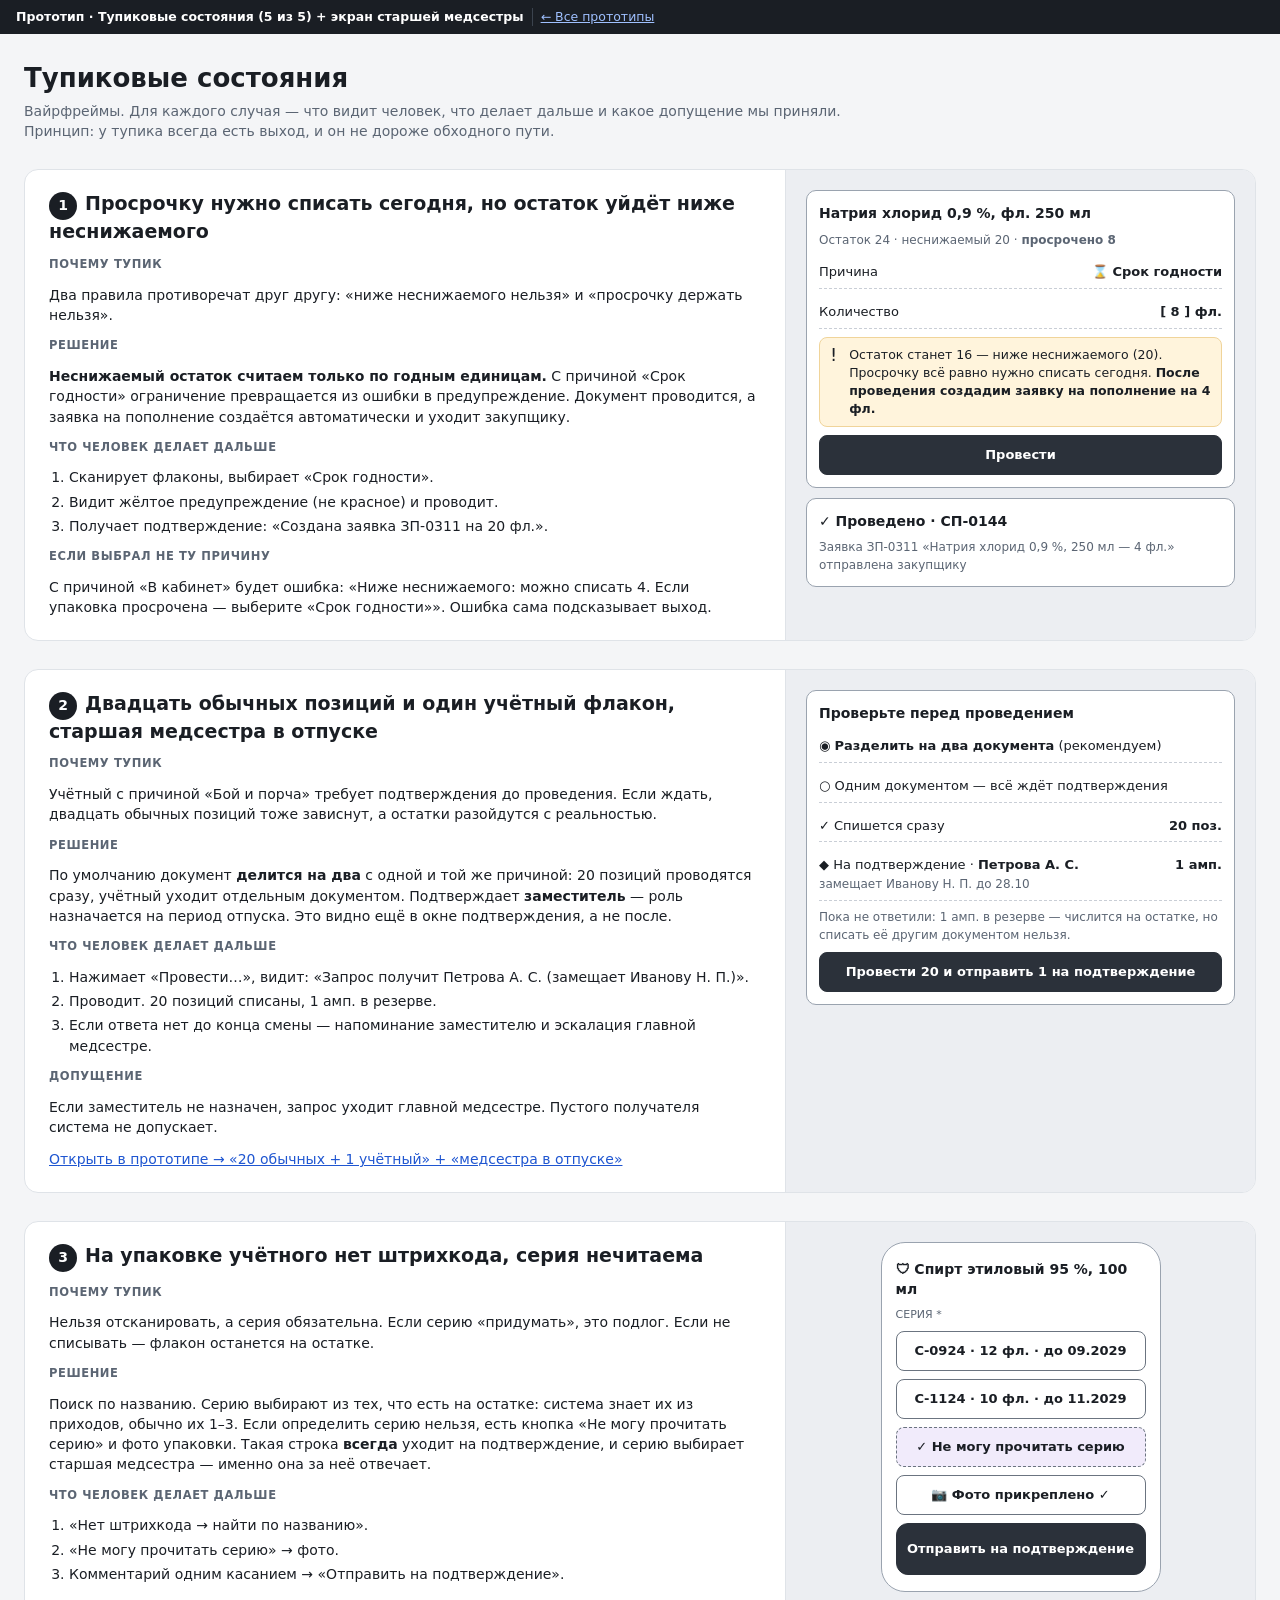
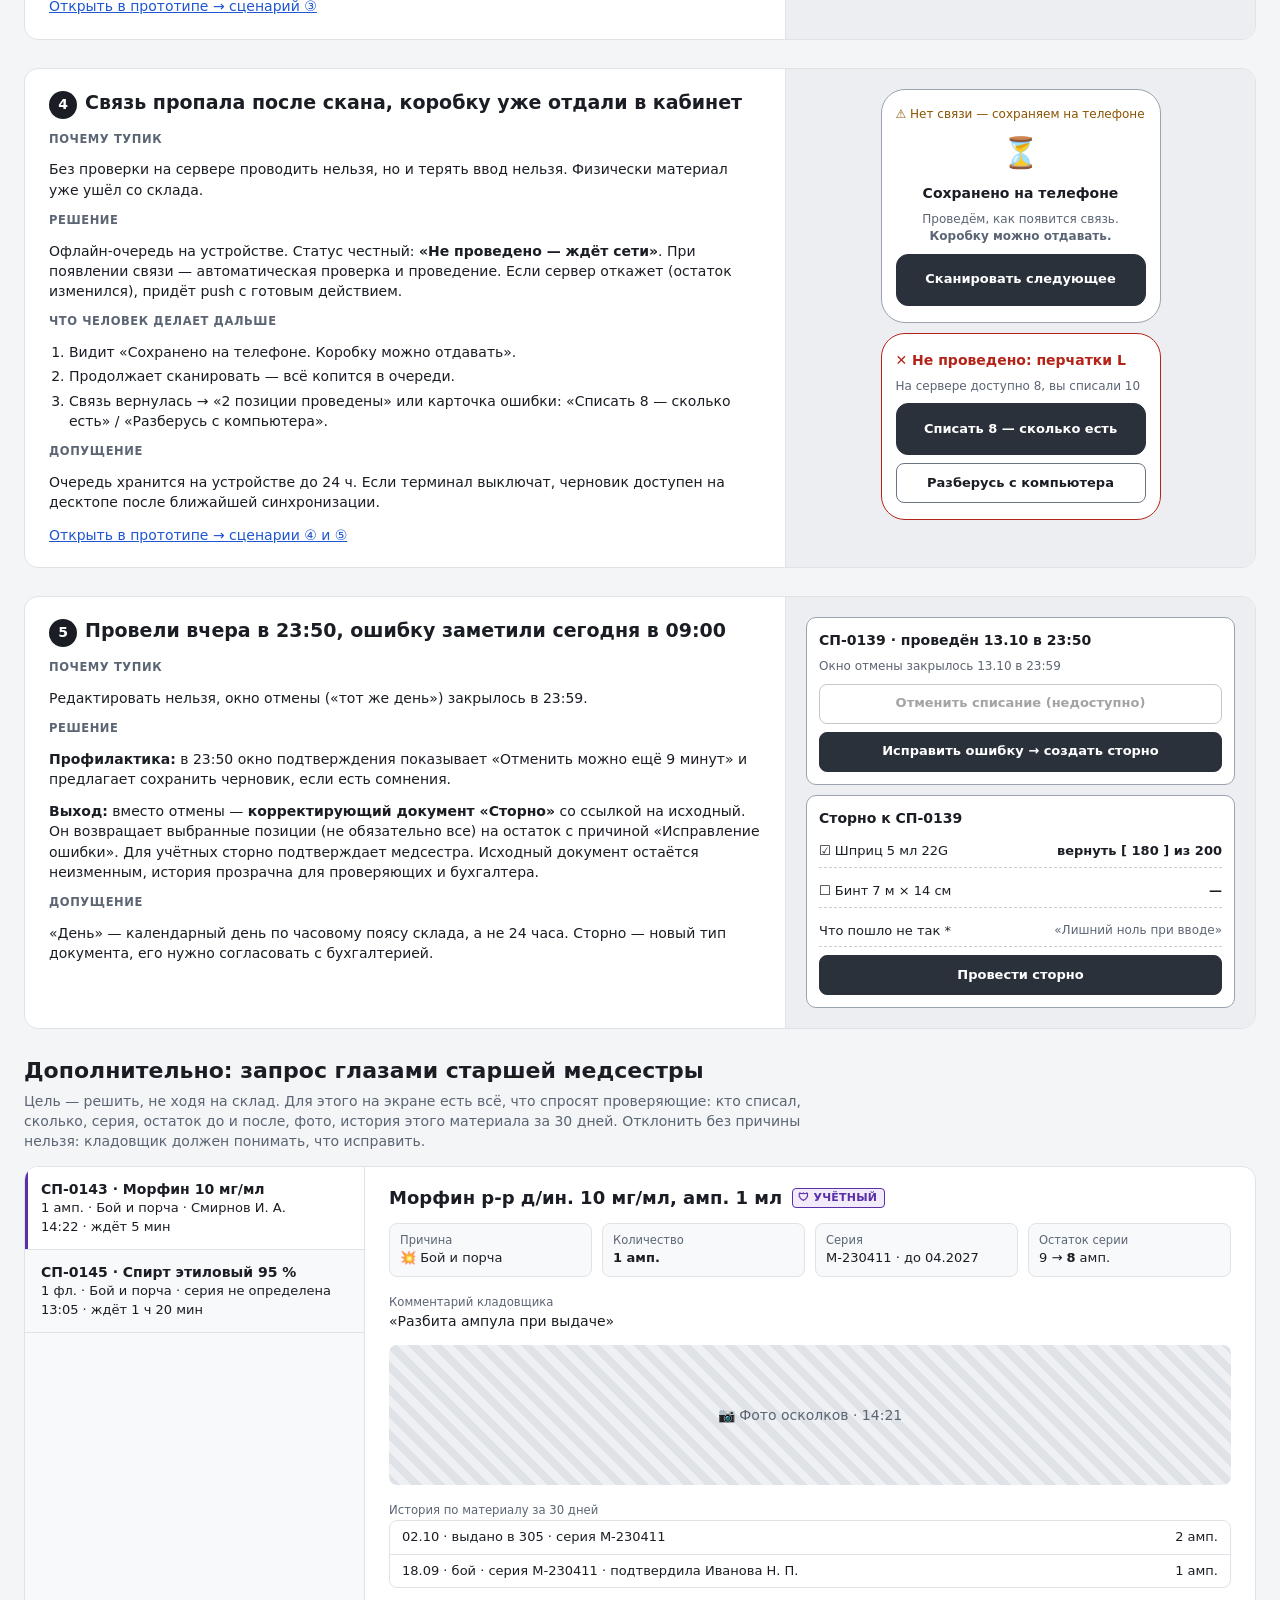
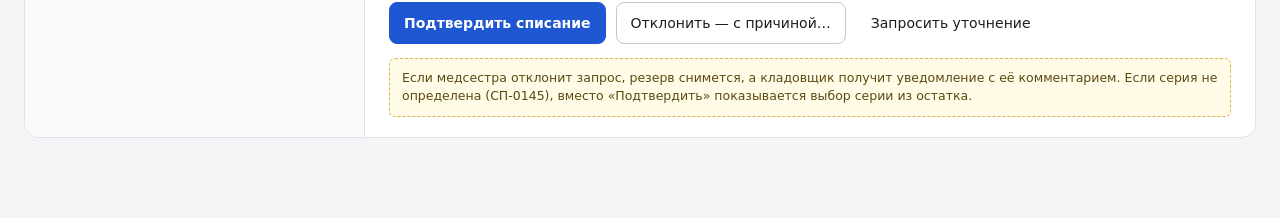
==== prototype/deadends.html @ 16c7b351 "Тестовое задание: разбор, решения и HTML-прототипы списания материалов Co-Authored-By: Claude Opus 5" ====
<!doctype html>
<html lang="ru">
<head>
<meta charset="utf-8">
<meta name="viewport" content="width=device-width, initial-scale=1">
<title>Тупиковые состояния</title>
<link rel="stylesheet" href="assets/style.css">
<style>
  .wrap { max-width: 1280px; margin: 0 auto; padding: 28px 24px 80px; display: flex; flex-direction: column; gap: 28px; }
  .intro h1 { font-size: 26px; margin-bottom: 6px; }
  .intro p { color: var(--muted); margin: 0; max-width: 820px; }
  .case { background: var(--surface); border: 1px solid var(--border); border-radius: 14px; display: grid; grid-template-columns: 1fr 470px; overflow: hidden; }
  .case-txt { padding: 22px 24px; display: flex; flex-direction: column; gap: 12px; }
  .case-txt h2 { font-size: 19px; }
  .case-txt .k { font-size: 11.5px; font-weight: 700; color: var(--muted); text-transform: uppercase; letter-spacing: .05em; }
  .case-txt p { margin: 0; }
  .steps { margin: 0; padding-left: 20px; display: flex; flex-direction: column; gap: 4px; }
  .case-mock { background: #eceef2; padding: 20px; display: flex; flex-direction: column; gap: 10px; border-left: 1px solid var(--border); }
  .num { display: inline-grid; place-items: center; width: 28px; height: 28px; border-radius: 50%; background: var(--text); color: #fff; font-weight: 700; font-size: 14px; margin-right: 8px; }
  /* вайрфрейм */
  .wf { background: #fff; border: 1.5px solid #9aa3af; border-radius: 10px; padding: 12px; font-size: 13px; display: flex; flex-direction: column; gap: 8px; }
  .wf.phone { width: 280px; align-self: center; border-radius: 24px; padding: 16px 14px; }
  .wf .h { font-weight: 700; font-size: 14px; }
  .wf .row { display: flex; justify-content: space-between; gap: 8px; padding: 6px 0; border-bottom: 1px dashed #c9ced6; }
  .wf .row:last-child { border-bottom: 0; }
  .wf .bar { height: 10px; border-radius: 5px; background: #d5d9df; }
  .wf .btnw { height: 40px; border-radius: 8px; border: 1.5px solid #6b7480; display: grid; place-items: center; font-weight: 600; }
  .wf .btnw.p { background: #2b313a; color: #fff; border-color: #2b313a; }
  .wf .btnw.big { height: 52px; border-radius: 12px; }
  .wf .muted { color: var(--muted); font-size: 12px; }
  .lbl-s { font-size: 11px; color: var(--muted); }
  .grid2 { display: grid; grid-template-columns: 1fr 1fr; gap: 8px; }
  .nurse { display: grid; grid-template-columns: 340px 1fr; gap: 0; border: 1px solid var(--border); border-radius: 14px; overflow: hidden; background: var(--surface); }
  .n-list { border-right: 1px solid var(--border); background: var(--surface-2); }
  .n-item { padding: 12px 16px; border-bottom: 1px solid var(--border); font-size: 13px; }
  .n-item.on { background: var(--surface); box-shadow: inset 3px 0 0 var(--pku); }
  .n-item b { display: block; font-size: 14px; }
  .n-main { padding: 20px 24px; display: flex; flex-direction: column; gap: 14px; }
  .facts { display: grid; grid-template-columns: repeat(4, 1fr); gap: 10px; }
  .facts div { background: var(--surface-2); border: 1px solid var(--border); border-radius: 8px; padding: 8px 10px; font-size: 13px; }
  .facts small { display: block; color: var(--muted); font-size: 11.5px; }
  .hist { font-size: 13px; border: 1px solid var(--border); border-radius: 8px; }
  .hist div { display: flex; justify-content: space-between; padding: 7px 12px; border-bottom: 1px solid var(--border); }
  .hist div:last-child { border-bottom: 0; }
  .photo { height: 140px; border-radius: 8px; background: repeating-linear-gradient(45deg, #dfe3e8, #dfe3e8 8px, #eef0f3 8px, #eef0f3 16px); display: grid; place-items: center; color: var(--muted); }
</style>
</head>
<body>
<div class="demo-bar"><b>Прототип · Тупиковые состояния (5 из 5) + экран старшей медсестры</b><span class="sep"></span><a href="index.html">← Все прототипы</a></div>
<div class="wrap">
  <div class="intro"><h1>Тупиковые состояния</h1><p>Вайрфреймы. Для каждого случая — что видит человек, что делает дальше и какое допущение мы приняли. Принцип: у тупика всегда есть выход, и он не дороже обходного пути.</p></div>

  <!-- T1 -->
  <section class="case">
    <div class="case-txt">
      <h2><span class="num">1</span>Просрочку нужно списать сегодня, но остаток уйдёт ниже неснижаемого</h2>
      <div class="k">Почему тупик</div><p>Два правила противоречат друг другу: «ниже неснижаемого нельзя» и «просрочку держать нельзя».</p>
      <div class="k">Решение</div><p><b>Неснижаемый остаток считаем только по годным единицам.</b> С причиной «Срок годности» ограничение превращается из ошибки в предупреждение. Документ проводится, а заявка на пополнение создаётся автоматически и уходит закупщику.</p>
      <div class="k">Что человек делает дальше</div>
      <ol class="steps"><li>Сканирует флаконы, выбирает «Срок годности».</li><li>Видит жёлтое предупреждение (не красное) и проводит.</li><li>Получает подтверждение: «Создана заявка ЗП-0311 на 20 фл.».</li></ol>
      <div class="k">Если выбрал не ту причину</div><p>С причиной «В кабинет» будет ошибка: «Ниже неснижаемого: можно списать 4. Если упаковка просрочена — выберите «Срок годности»». Ошибка сама подсказывает выход.</p>
    </div>
    <div class="case-mock">
      <div class="wf"><div class="h">Натрия хлорид 0,9 %, фл. 250 мл</div><div class="muted">Остаток 24 · неснижаемый 20 · <b>просрочено 8</b></div>
        <div class="row"><span>Причина</span><b>⌛ Срок годности</b></div>
        <div class="row"><span>Количество</span><b>[ 8 ] фл.</b></div>
        <div class="banner warn" style="padding:8px 10px"><div class="b-ico">!</div><div class="b-body" style="font-size:12.5px">Остаток станет 16 — ниже неснижаемого (20). Просрочку всё равно нужно списать сегодня. <b>После проведения создадим заявку на пополнение на 4 фл.</b></div></div>
        <div class="btnw p">Провести</div>
      </div>
      <div class="wf"><div class="h">✓ Проведено · СП-0144</div><div class="muted">Заявка ЗП-0311 «Натрия хлорид 0,9 %, 250 мл — 4 фл.» отправлена закупщику</div></div>
    </div>
  </section>

  <!-- T2 -->
  <section class="case">
    <div class="case-txt">
      <h2><span class="num">2</span>Двадцать обычных позиций и один учётный флакон, старшая медсестра в отпуске</h2>
      <div class="k">Почему тупик</div><p>Учётный с причиной «Бой и порча» требует подтверждения до проведения. Если ждать, двадцать обычных позиций тоже зависнут, а остатки разойдутся с реальностью.</p>
      <div class="k">Решение</div><p>По умолчанию документ <b>делится на два</b> с одной и той же причиной: 20 позиций проводятся сразу, учётный уходит отдельным документом. Подтверждает <b>заместитель</b> — роль назначается на период отпуска. Это видно ещё в окне подтверждения, а не после.</p>
      <div class="k">Что человек делает дальше</div>
      <ol class="steps"><li>Нажимает «Провести…», видит: «Запрос получит Петрова А. С. (замещает Иванову Н. П.)».</li><li>Проводит. 20 позиций списаны, 1 амп. в резерве.</li><li>Если ответа нет до конца смены — напоминание заместителю и эскалация главной медсестре.</li></ol>
      <div class="k">Допущение</div><p>Если заместитель не назначен, запрос уходит главной медсестре. Пустого получателя система не допускает.</p>
      <p><a href="desktop.html">Открыть в прототипе → «20 обычных + 1 учётный» + «медсестра в отпуске»</a></p>
    </div>
    <div class="case-mock">
      <div class="wf"><div class="h">Проверьте перед проведением</div>
        <div class="row"><span>◉ <b>Разделить на два документа</b> (рекомендуем)</span></div>
        <div class="row"><span>○ Одним документом — всё ждёт подтверждения</span></div>
        <div class="row"><span>✓ Спишется сразу</span><b>20 поз.</b></div>
        <div class="row"><span>◆ На подтверждение · <b>Петрова А. С.</b><br><span class="muted">замещает Иванову Н. П. до 28.10</span></span><b>1 амп.</b></div>
        <div class="muted">Пока не ответили: 1 амп. в резерве — числится на остатке, но списать её другим документом нельзя.</div>
        <div class="btnw p">Провести 20 и отправить 1 на подтверждение</div>
      </div>
    </div>
  </section>

  <!-- T3 -->
  <section class="case">
    <div class="case-txt">
      <h2><span class="num">3</span>На упаковке учётного нет штрихкода, серия нечитаема</h2>
      <div class="k">Почему тупик</div><p>Нельзя отсканировать, а серия обязательна. Если серию «придумать», это подлог. Если не списывать — флакон останется на остатке.</p>
      <div class="k">Решение</div><p>Поиск по названию. Серию выбирают из тех, что есть на остатке: система знает их из приходов, обычно их 1–3. Если определить серию нельзя, есть кнопка «Не могу прочитать серию» и фото упаковки. Такая строка <b>всегда</b> уходит на подтверждение, и серию выбирает старшая медсестра — именно она за неё отвечает.</p>
      <div class="k">Что человек делает дальше</div>
      <ol class="steps"><li>«Нет штрихкода → найти по названию».</li><li>«Не могу прочитать серию» → фото.</li><li>Комментарий одним касанием → «Отправить на подтверждение».</li></ol>
      <p><a href="mobile.html">Открыть в прототипе → сценарий ③</a></p>
    </div>
    <div class="case-mock">
      <div class="wf phone"><div class="h">🛡 Спирт этиловый 95 %, 100 мл</div>
        <div class="lbl-s">СЕРИЯ *</div>
        <div class="btnw">С-0924 · 12 фл. · до 09.2029</div>
        <div class="btnw">С-1124 · 10 фл. · до 11.2029</div>
        <div class="btnw" style="border-style:dashed;background:#f1ebfb">✓ Не могу прочитать серию</div>
        <div class="btnw">📷 Фото прикреплено ✓</div>
        <div class="btnw big p">Отправить на подтверждение</div>
      </div>
    </div>
  </section>

  <!-- T4 -->
  <section class="case">
    <div class="case-txt">
      <h2><span class="num">4</span>Связь пропала после скана, коробку уже отдали в кабинет</h2>
      <div class="k">Почему тупик</div><p>Без проверки на сервере проводить нельзя, но и терять ввод нельзя. Физически материал уже ушёл со склада.</p>
      <div class="k">Решение</div><p>Офлайн-очередь на устройстве. Статус честный: <b>«Не проведено — ждёт сети»</b>. При появлении связи — автоматическая проверка и проведение. Если сервер откажет (остаток изменился), придёт push с готовым действием.</p>
      <div class="k">Что человек делает дальше</div>
      <ol class="steps"><li>Видит «Сохранено на телефоне. Коробку можно отдавать».</li><li>Продолжает сканировать — всё копится в очереди.</li><li>Связь вернулась → «2 позиции проведены» или карточка ошибки: «Списать 8 — сколько есть» / «Разберусь с компьютера».</li></ol>
      <div class="k">Допущение</div><p>Очередь хранится на устройстве до 24 ч. Если терминал выключат, черновик доступен на десктопе после ближайшей синхронизации.</p>
      <p><a href="mobile.html">Открыть в прототипе → сценарии ④ и ⑤</a></p>
    </div>
    <div class="case-mock">
      <div class="wf phone"><div class="muted" style="color:#8a5300">⚠ Нет связи — сохраняем на телефоне</div>
        <div style="text-align:center;font-size:30px">⏳</div><div class="h" style="text-align:center">Сохранено на телефоне</div>
        <div class="muted" style="text-align:center">Проведём, как появится связь. <b>Коробку можно отдавать.</b></div>
        <div class="btnw big p">Сканировать следующее</div></div>
      <div class="wf phone" style="border-color:var(--danger)"><div class="h" style="color:var(--danger)">✕ Не проведено: перчатки L</div>
        <div class="muted">На сервере доступно 8, вы списали 10</div>
        <div class="btnw big p">Списать 8 — сколько есть</div><div class="btnw">Разберусь с компьютера</div></div>
    </div>
  </section>

  <!-- T5 -->
  <section class="case">
    <div class="case-txt">
      <h2><span class="num">5</span>Провели вчера в 23:50, ошибку заметили сегодня в 09:00</h2>
      <div class="k">Почему тупик</div><p>Редактировать нельзя, окно отмены («тот же день») закрылось в 23:59.</p>
      <div class="k">Решение</div>
      <p><b>Профилактика:</b> в 23:50 окно подтверждения показывает «Отменить можно ещё 9 минут» и предлагает сохранить черновик, если есть сомнения.</p>
      <p><b>Выход:</b> вместо отмены — <b>корректирующий документ «Сторно»</b> со ссылкой на исходный. Он возвращает выбранные позиции (не обязательно все) на остаток с причиной «Исправление ошибки». Для учётных сторно подтверждает медсестра. Исходный документ остаётся неизменным, история прозрачна для проверяющих и бухгалтера.</p>
      <div class="k">Допущение</div><p>«День» — календарный день по часовому поясу склада, а не 24 часа. Сторно — новый тип документа, его нужно согласовать с бухгалтерией.</p>
    </div>
    <div class="case-mock">
      <div class="wf"><div class="h">СП-0139 · проведён 13.10 в 23:50</div>
        <div class="muted">Окно отмены закрылось 13.10 в 23:59</div>
        <div class="btnw" style="opacity:.4">Отменить списание (недоступно)</div>
        <div class="btnw p">Исправить ошибку → создать сторно</div></div>
      <div class="wf"><div class="h">Сторно к СП-0139</div>
        <div class="row"><span>☑ Шприц 5 мл 22G</span><b>вернуть [ 180 ] из 200</b></div>
        <div class="row"><span>☐ Бинт 7 м × 14 см</span><b>—</b></div>
        <div class="row"><span>Что пошло не так *</span><span class="muted">«Лишний ноль при вводе»</span></div>
        <div class="btnw p">Провести сторно</div></div>
    </div>
  </section>

  <!-- Nurse -->
  <section id="nurse">
    <h2 style="font-size:22px;margin-bottom:6px">Дополнительно: запрос глазами старшей медсестры</h2>
    <p style="color:var(--muted);margin:0 0 14px;max-width:820px">Цель — решить, не ходя на склад. Для этого на экране есть всё, что спросят проверяющие: кто списал, сколько, серия, остаток до и после, фото, история этого материала за 30 дней. Отклонить без причины нельзя: кладовщик должен понимать, что исправить.</p>
    <div class="nurse">
      <div class="n-list">
        <div class="n-item on"><b>СП-0143 · Морфин 10 мг/мл</b>1 амп. · Бой и порча · Смирнов И. А.<br><span class="muted">14:22 · ждёт 5 мин</span></div>
        <div class="n-item"><b>СП-0145 · Спирт этиловый 95 %</b>1 фл. · Бой и порча · серия не определена<br><span class="muted">13:05 · ждёт 1 ч 20 мин</span></div>
      </div>
      <div class="n-main">
        <div style="display:flex;gap:10px;align-items:center"><h3 style="font-size:18px">Морфин р-р д/ин. 10 мг/мл, амп. 1 мл</h3><span class="pku">🛡 Учётный</span></div>
        <div class="facts">
          <div><small>Причина</small>💥 Бой и порча</div><div><small>Количество</small><b>1 амп.</b></div>
          <div><small>Серия</small>М-230411 · до 04.2027</div><div><small>Остаток серии</small>9 → <b>8</b> амп.</div>
        </div>
        <div><small style="color:var(--muted)">Комментарий кладовщика</small><div>«Разбита ампула при выдаче»</div></div>
        <div class="photo">📷 Фото осколков · 14:21</div>
        <div><small style="color:var(--muted)">История по материалу за 30 дней</small>
          <div class="hist"><div><span>02.10 · выдано в 305 · серия М-230411</span><span>2 амп.</span></div><div><span>18.09 · бой · серия М-230411 · подтвердила Иванова Н. П.</span><span>1 амп.</span></div></div></div>
        <div style="display:flex;gap:10px"><button class="btn primary" style="height:42px">Подтвердить списание</button><button class="btn" style="height:42px">Отклонить — с причиной…</button><button class="btn ghost" style="height:42px">Запросить уточнение</button></div>
        <div class="note">Если медсестра отклонит запрос, резерв снимется, а кладовщик получит уведомление с её комментарием. Если серия не определена (СП-0145), вместо «Подтвердить» показывается выбор серии из остатка.</div>
      </div>
    </div>
  </section>
</div>
</body>
</html>
---- prototype/assets/style.css ----
:root {
  --bg: #f4f5f7;
  --surface: #ffffff;
  --surface-2: #f8f9fb;
  --border: #dfe3e8;
  --border-strong: #c3c9d1;
  --text: #1a1e24;
  --muted: #5b6573;
  --faint: #8a93a0;
  --accent: #1f56d1;
  --accent-bg: #eaf0fd;
  --danger: #b42318;
  --danger-bg: #fdeceb;
  --warn: #8a5300;
  --warn-bg: #fff4dc;
  --ok: #1b7a3a;
  --ok-bg: #e7f5ec;
  --pku: #5b2fa8;
  --pku-bg: #f1ebfb;
  --radius: 8px;
  --shadow: 0 1px 2px rgba(16, 24, 40, .06), 0 4px 12px rgba(16, 24, 40, .06);
  --font: "Inter", "Segoe UI", system-ui, -apple-system, Roboto, Arial, sans-serif;
}

* { box-sizing: border-box; }
html, body { margin: 0; }
body { font: 14px/1.45 var(--font); color: var(--text); background: var(--bg); }
button, input, select, textarea { font: inherit; color: inherit; }
a { color: var(--accent); }
h1, h2, h3, h4 { margin: 0; line-height: 1.25; }

.btn {
  display: inline-flex; align-items: center; justify-content: center; gap: 6px;
  height: 36px; padding: 0 14px; border-radius: var(--radius);
  border: 1px solid var(--border-strong); background: var(--surface); cursor: pointer; white-space: nowrap;
}
.btn:hover { background: var(--surface-2); }
.btn:focus-visible, input:focus-visible, select:focus-visible, textarea:focus-visible { outline: 2px solid var(--accent); outline-offset: 1px; }
.btn.primary { background: var(--accent); border-color: var(--accent); color: #fff; font-weight: 600; }
.btn.primary:hover { filter: brightness(1.08); }
.btn.danger { color: var(--danger); border-color: #e7b4ae; }
.btn.ghost { border-color: transparent; background: transparent; }
.btn.ghost:hover { background: var(--surface-2); }
.btn[disabled] { opacity: .45; cursor: not-allowed; filter: none; }
.btn.sm { height: 28px; padding: 0 10px; font-size: 13px; }
.btn.icon { width: 32px; padding: 0; }

.field { display: flex; flex-direction: column; gap: 4px; }
.field > label { font-size: 12px; font-weight: 600; color: var(--muted); }
.input, .select, .textarea {
  height: 36px; padding: 0 10px; border: 1px solid var(--border-strong); border-radius: var(--radius); background: var(--surface); min-width: 0;
}
.textarea { height: auto; padding: 8px 10px; resize: vertical; }
.input.err, .select.err, .textarea.err { border-color: var(--danger); box-shadow: 0 0 0 1px var(--danger) inset; }
.input.warn { border-color: #d9a441; }
.input[disabled], .select[disabled] { background: var(--surface-2); color: var(--faint); }

/* Учётный: отличие формой + текстом + цветом */
.pku {
  display: inline-flex; align-items: center; gap: 4px; padding: 1px 7px 1px 5px;
  border: 1.5px solid var(--pku); border-radius: 4px; color: var(--pku); background: var(--pku-bg);
  font-size: 11px; font-weight: 700; letter-spacing: .02em; text-transform: uppercase; white-space: nowrap;
}
.pku svg { width: 12px; height: 12px; }
.tag {
  display: inline-flex; align-items: center; gap: 4px; padding: 1px 7px; border-radius: 4px;
  font-size: 12px; background: var(--surface-2); border: 1px solid var(--border); color: var(--muted); white-space: nowrap;
}
.tag.warn { background: var(--warn-bg); border-color: #f0d49a; color: var(--warn); }
.tag.danger { background: var(--danger-bg); border-color: #f2c0bb; color: var(--danger); }
.tag.ok { background: var(--ok-bg); border-color: #bfe3cb; color: var(--ok); }
.tag.info { background: var(--accent-bg); border-color: #c5d5f8; color: var(--accent); }

.msg { display: flex; gap: 6px; align-items: flex-start; font-size: 12.5px; line-height: 1.35; }
.msg.err { color: var(--danger); }
.msg.warn { color: var(--warn); }
.msg .ico { flex: none; font-weight: 700; }

.banner { display: flex; gap: 12px; align-items: flex-start; padding: 12px 14px; border-radius: var(--radius); border: 1px solid; }
.banner.err { background: var(--danger-bg); border-color: #f2c0bb; }
.banner.warn { background: var(--warn-bg); border-color: #f0d49a; }
.banner.info { background: var(--accent-bg); border-color: #c5d5f8; }
.banner.ok { background: var(--ok-bg); border-color: #bfe3cb; }
.banner .b-ico { font-size: 18px; line-height: 1; flex: none; }
.banner .b-body { flex: 1; min-width: 0; }
.banner .b-title { font-weight: 600; margin-bottom: 2px; }
.banner .b-actions { display: flex; gap: 8px; margin-top: 8px; flex-wrap: wrap; }

.note {
  background: #fffbe6; border: 1px dashed #d9b84a; border-radius: 6px; padding: 10px 12px; font-size: 12.5px; color: #5a4a12;
}
.note b { color: #3e3205; }

.demo-bar {
  position: sticky; top: 0; z-index: 50; display: flex; gap: 8px; align-items: center; flex-wrap: wrap;
  padding: 8px 16px; background: #1a1e24; color: #cfd5de; font-size: 12.5px;
}
.demo-bar b { color: #fff; }
.demo-bar .btn { height: 28px; font-size: 12.5px; background: #2b313a; border-color: #3b434e; color: #e6eaf0; }
.demo-bar .btn:hover { background: #363e49; }
.demo-bar .btn.on { background: #e6eaf0; color: #1a1e24; }
.demo-bar a { color: #9fc0ff; }
.demo-bar .sep { width: 1px; height: 18px; background: #3b434e; }

.toast-wrap { position: fixed; left: 50%; bottom: 24px; transform: translateX(-50%); z-index: 200; display: flex; flex-direction: column; gap: 8px; align-items: center; }
.toast { background: #1a1e24; color: #fff; padding: 10px 16px; border-radius: 8px; box-shadow: var(--shadow); font-size: 13.5px; display: flex; gap: 12px; align-items: center; }
.toast button { background: none; border: 0; color: #9fc0ff; cursor: pointer; font-weight: 600; }
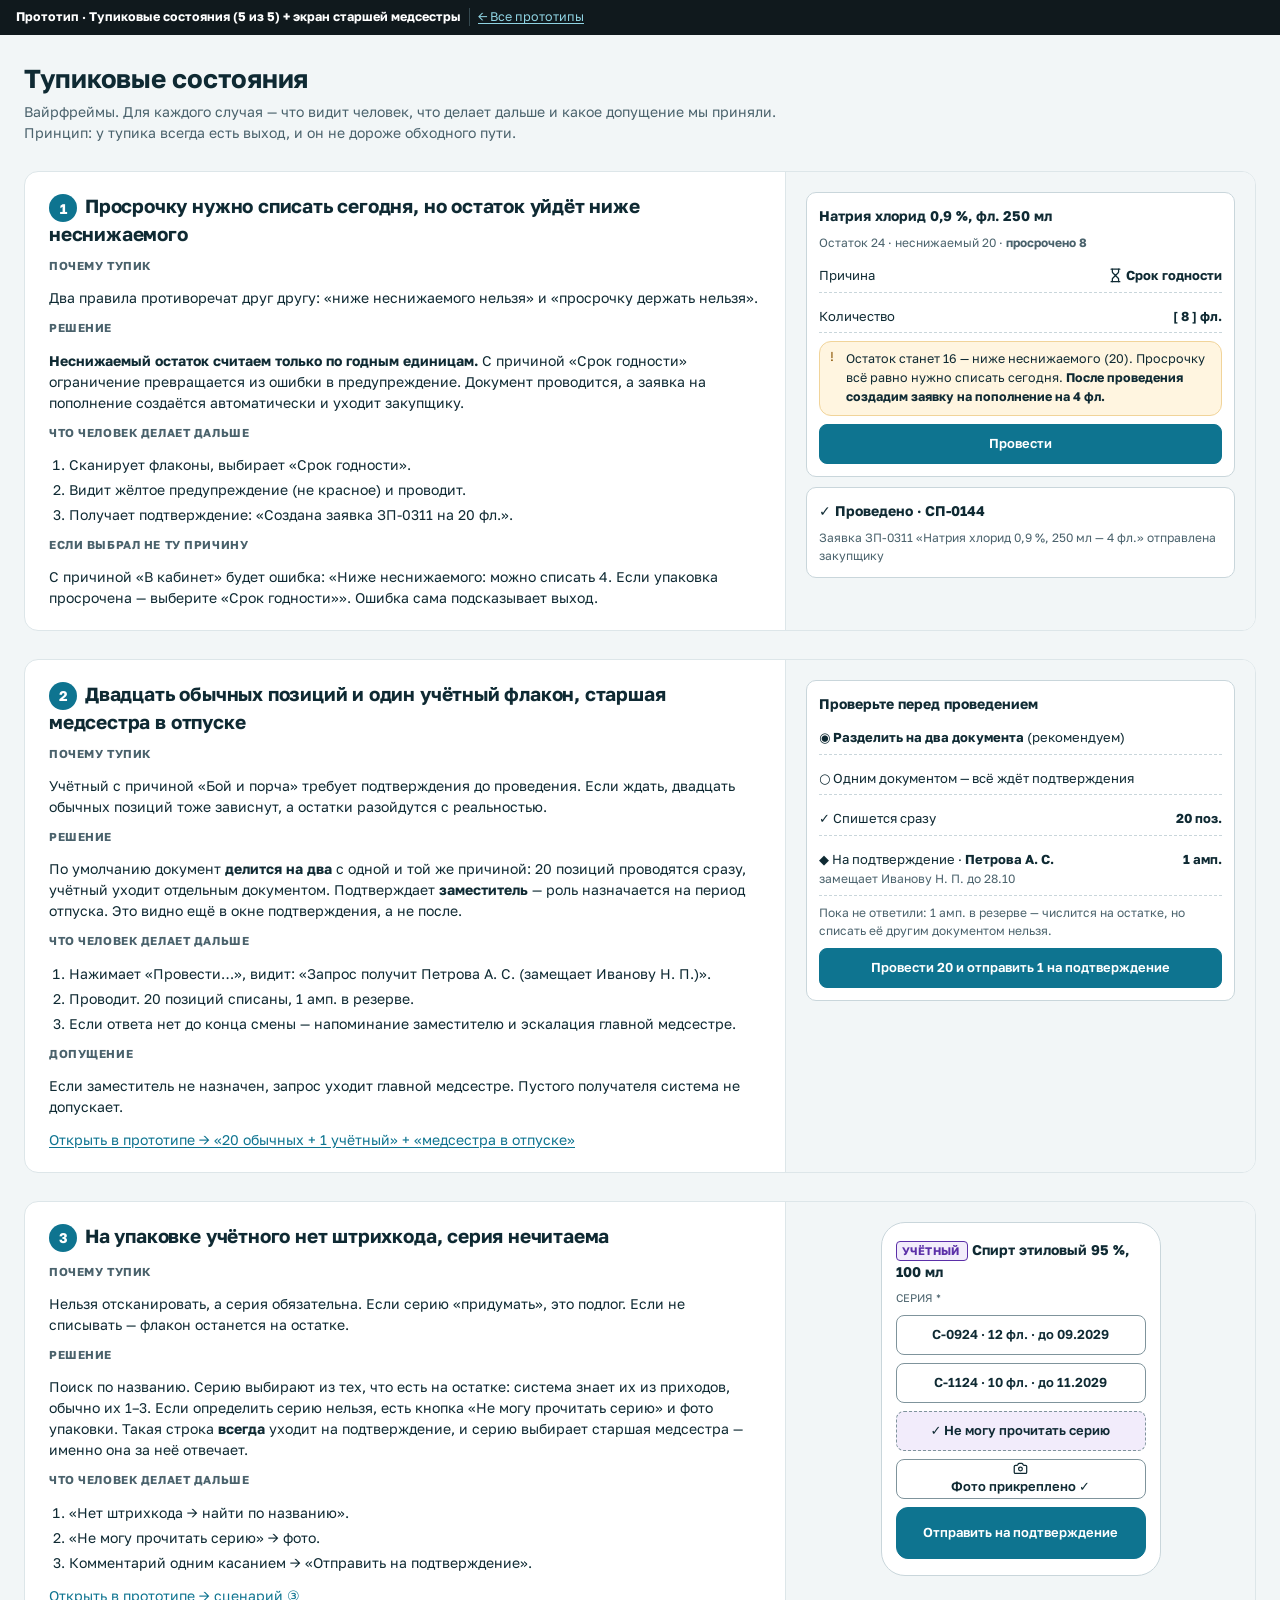
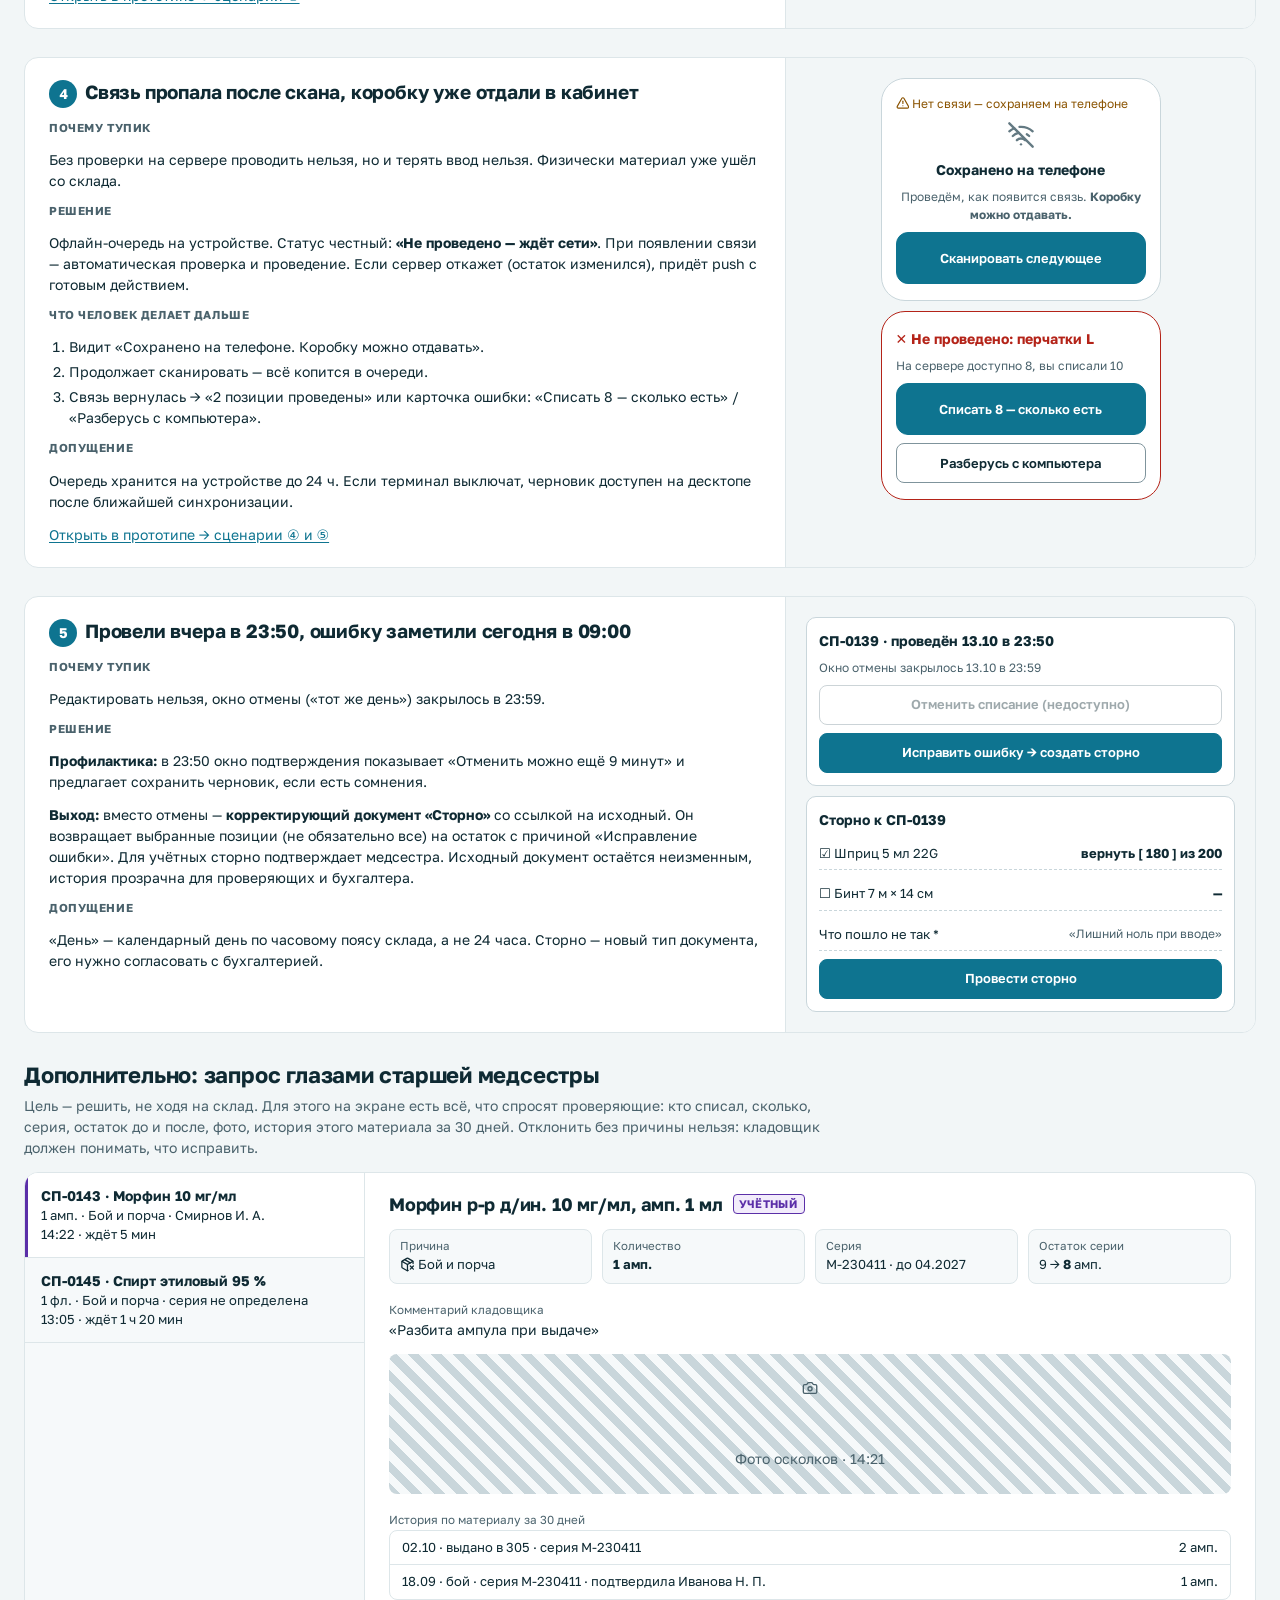
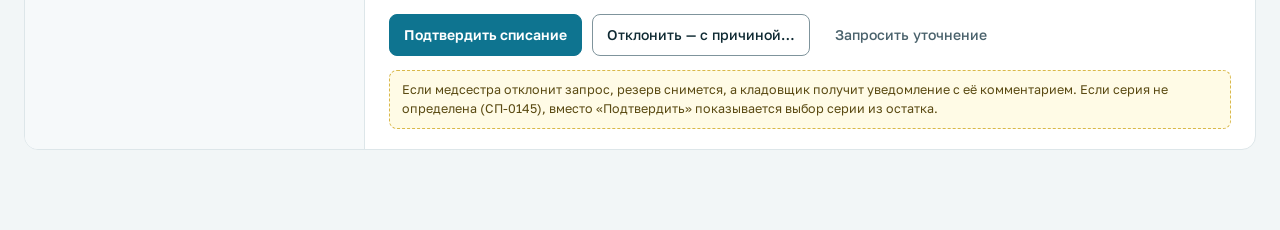
==== commit 4ddef00a: "Прототипы: современный медицинский стиль - палитра: бирюзовый акцент, нейтрали с бирюзовым оттенком;" ====
--- a/prototype/deadends.html
+++ b/prototype/deadends.html
@@ -15,17 +15,17 @@
   .case-txt .k { font-size: 11.5px; font-weight: 700; color: var(--muted); text-transform: uppercase; letter-spacing: .05em; }
   .case-txt p { margin: 0; }
   .steps { margin: 0; padding-left: 20px; display: flex; flex-direction: column; gap: 4px; }
-  .case-mock { background: #eceef2; padding: 20px; display: flex; flex-direction: column; gap: 10px; border-left: 1px solid var(--border); }
-  .num { display: inline-grid; place-items: center; width: 28px; height: 28px; border-radius: 50%; background: var(--text); color: #fff; font-weight: 700; font-size: 14px; margin-right: 8px; }
+  .case-mock { background: var(--bg); padding: 20px; display: flex; flex-direction: column; gap: 10px; border-left: 1px solid var(--border); }
+  .num { display: inline-grid; place-items: center; width: 28px; height: 28px; border-radius: 50%; background: var(--accent); color: var(--on-accent); font-weight: 700; font-size: 14px; margin-right: 8px; }
   /* вайрфрейм */
-  .wf { background: #fff; border: 1.5px solid #9aa3af; border-radius: 10px; padding: 12px; font-size: 13px; display: flex; flex-direction: column; gap: 8px; }
+  .wf { background: var(--surface); border: 1.5px solid var(--divider); border-radius: 10px; padding: 12px; font-size: 13px; display: flex; flex-direction: column; gap: 8px; }
   .wf.phone { width: 280px; align-self: center; border-radius: 24px; padding: 16px 14px; }
   .wf .h { font-weight: 700; font-size: 14px; }
-  .wf .row { display: flex; justify-content: space-between; gap: 8px; padding: 6px 0; border-bottom: 1px dashed #c9ced6; }
+  .wf .row { display: flex; justify-content: space-between; gap: 8px; padding: 6px 0; border-bottom: 1px dashed var(--divider); }
   .wf .row:last-child { border-bottom: 0; }
-  .wf .bar { height: 10px; border-radius: 5px; background: #d5d9df; }
-  .wf .btnw { height: 40px; border-radius: 8px; border: 1.5px solid #6b7480; display: grid; place-items: center; font-weight: 600; }
-  .wf .btnw.p { background: #2b313a; color: #fff; border-color: #2b313a; }
+  .wf .bar { height: 10px; border-radius: 5px; background: var(--divider); }
+  .wf .btnw { height: 40px; border-radius: 8px; border: 1.5px solid var(--border-strong); display: grid; place-items: center; font-weight: 600; }
+  .wf .btnw.p { background: var(--accent); color: var(--on-accent); border-color: var(--accent); }
   .wf .btnw.big { height: 52px; border-radius: 12px; }
   .wf .muted { color: var(--muted); font-size: 12px; }
   .lbl-s { font-size: 11px; color: var(--muted); }
@@ -42,7 +42,7 @@
   .hist { font-size: 13px; border: 1px solid var(--border); border-radius: 8px; }
   .hist div { display: flex; justify-content: space-between; padding: 7px 12px; border-bottom: 1px solid var(--border); }
   .hist div:last-child { border-bottom: 0; }
-  .photo { height: 140px; border-radius: 8px; background: repeating-linear-gradient(45deg, #dfe3e8, #dfe3e8 8px, #eef0f3 8px, #eef0f3 16px); display: grid; place-items: center; color: var(--muted); }
+  .photo { height: 140px; border-radius: 8px; background: repeating-linear-gradient(45deg, var(--divider), var(--divider) 8px, var(--surface-2) 8px, var(--surface-2) 16px); display: grid; place-items: center; color: var(--muted); }
 </style>
 </head>
 <body>
@@ -62,7 +62,7 @@
     </div>
     <div class="case-mock">
       <div class="wf"><div class="h">Натрия хлорид 0,9 %, фл. 250 мл</div><div class="muted">Остаток 24 · неснижаемый 20 · <b>просрочено 8</b></div>
-        <div class="row"><span>Причина</span><b>⌛ Срок годности</b></div>
+        <div class="row"><span>Причина</span><b><i data-ic="hourglass"></i> Срок годности</b></div>
         <div class="row"><span>Количество</span><b>[ 8 ] фл.</b></div>
         <div class="banner warn" style="padding:8px 10px"><div class="b-ico">!</div><div class="b-body" style="font-size:12.5px">Остаток станет 16 — ниже неснижаемого (20). Просрочку всё равно нужно списать сегодня. <b>После проведения создадим заявку на пополнение на 4 фл.</b></div></div>
         <div class="btnw p">Провести</div>
@@ -105,12 +105,12 @@
       <p><a href="mobile.html">Открыть в прототипе → сценарий ③</a></p>
     </div>
     <div class="case-mock">
-      <div class="wf phone"><div class="h">🛡 Спирт этиловый 95 %, 100 мл</div>
+      <div class="wf phone"><div class="h"><span class="pku">Учётный</span> Спирт этиловый 95 %, 100 мл</div>
         <div class="lbl-s">СЕРИЯ *</div>
         <div class="btnw">С-0924 · 12 фл. · до 09.2029</div>
         <div class="btnw">С-1124 · 10 фл. · до 11.2029</div>
-        <div class="btnw" style="border-style:dashed;background:#f1ebfb">✓ Не могу прочитать серию</div>
-        <div class="btnw">📷 Фото прикреплено ✓</div>
+        <div class="btnw" style="border-style:dashed;background:var(--pku-bg)">✓ Не могу прочитать серию</div>
+        <div class="btnw"><i data-ic="camera"></i> Фото прикреплено ✓</div>
         <div class="btnw big p">Отправить на подтверждение</div>
       </div>
     </div>
@@ -128,8 +128,8 @@
       <p><a href="mobile.html">Открыть в прототипе → сценарии ④ и ⑤</a></p>
     </div>
     <div class="case-mock">
-      <div class="wf phone"><div class="muted" style="color:#8a5300">⚠ Нет связи — сохраняем на телефоне</div>
-        <div style="text-align:center;font-size:30px">⏳</div><div class="h" style="text-align:center">Сохранено на телефоне</div>
+      <div class="wf phone"><div class="muted" style="color:var(--warn)"><i data-ic="triangle-alert"></i> Нет связи — сохраняем на телефоне</div>
+        <div style="text-align:center;color:var(--faint)"><i data-ic="wifi-off" data-cls="xl"></i></div><div class="h" style="text-align:center">Сохранено на телефоне</div>
         <div class="muted" style="text-align:center">Проведём, как появится связь. <b>Коробку можно отдавать.</b></div>
         <div class="btnw big p">Сканировать следующее</div></div>
       <div class="wf phone" style="border-color:var(--danger)"><div class="h" style="color:var(--danger)">✕ Не проведено: перчатки L</div>
@@ -171,13 +171,13 @@
         <div class="n-item"><b>СП-0145 · Спирт этиловый 95 %</b>1 фл. · Бой и порча · серия не определена<br><span class="muted">13:05 · ждёт 1 ч 20 мин</span></div>
       </div>
       <div class="n-main">
-        <div style="display:flex;gap:10px;align-items:center"><h3 style="font-size:18px">Морфин р-р д/ин. 10 мг/мл, амп. 1 мл</h3><span class="pku">🛡 Учётный</span></div>
+        <div style="display:flex;gap:10px;align-items:center"><h3 style="font-size:18px">Морфин р-р д/ин. 10 мг/мл, амп. 1 мл</h3><span class="pku">Учётный</span></div>
         <div class="facts">
-          <div><small>Причина</small>💥 Бой и порча</div><div><small>Количество</small><b>1 амп.</b></div>
+          <div><small>Причина</small><i data-ic="package-x"></i> Бой и порча</div><div><small>Количество</small><b>1 амп.</b></div>
           <div><small>Серия</small>М-230411 · до 04.2027</div><div><small>Остаток серии</small>9 → <b>8</b> амп.</div>
         </div>
         <div><small style="color:var(--muted)">Комментарий кладовщика</small><div>«Разбита ампула при выдаче»</div></div>
-        <div class="photo">📷 Фото осколков · 14:21</div>
+        <div class="photo"><i data-ic="camera"></i> Фото осколков · 14:21</div>
         <div><small style="color:var(--muted)">История по материалу за 30 дней</small>
           <div class="hist"><div><span>02.10 · выдано в 305 · серия М-230411</span><span>2 амп.</span></div><div><span>18.09 · бой · серия М-230411 · подтвердила Иванова Н. П.</span><span>1 амп.</span></div></div></div>
         <div style="display:flex;gap:10px"><button class="btn primary" style="height:42px">Подтвердить списание</button><button class="btn" style="height:42px">Отклонить — с причиной…</button><button class="btn ghost" style="height:42px">Запросить уточнение</button></div>
@@ -186,5 +186,7 @@
     </div>
   </section>
 </div>
+<script src="assets/icons.js"></script>
+<script>document.querySelectorAll("[data-ic]").forEach(el => { el.outerHTML = icon(el.dataset.ic, el.dataset.cls || ""); });</script>
 </body>
 </html>
--- a/prototype/assets/style.css
+++ b/prototype/assets/style.css
@@ -1,47 +1,100 @@
+/* МедСклад — современный медицинский стиль: спокойный бирюзовый акцент, нейтрали с бирюзовым оттенком,
+   Golos Text (родная кириллица). Контраст: текст ≥ 4.5:1, рамки контролов ≥ 3:1 на surface. */
+@import url("https://fonts.googleapis.com/css2?family=Golos+Text:wght@400;500;600;700&display=swap");
+
 :root {
-  --bg: #f4f5f7;
+  /* поверхности */
+  --bg: #f2f6f7;
   --surface: #ffffff;
-  --surface-2: #f8f9fb;
-  --border: #dfe3e8;
-  --border-strong: #c3c9d1;
-  --text: #1a1e24;
-  --muted: #5b6573;
-  --faint: #8a93a0;
-  --accent: #1f56d1;
-  --accent-bg: #eaf0fd;
+  --surface-2: #f6f9fa;
+  --border: #dde6e9;
+  --border-strong: #7f949c;   /* рамки полей и кнопок, 3.2:1 на surface */
+  --divider: #c9d6db;
+  /* текст */
+  --text: #0f2a33;
+  --muted: #4a626c;           /* 6.4:1 */
+  --faint: #647a83;           /* 4.5:1 — только второстепенное */
+  /* акцент — медицинский бирюзовый */
+  --accent: #0e7490;          /* белый текст 5.4:1 */
+  --accent-hover: #155e75;
+  --accent-bg: #e6f4f7;
+  --accent-border: #a9dce6;
+  --on-accent: #ffffff;
+  --focus: #0e7490;
+  /* состояния */
   --danger: #b42318;
-  --danger-bg: #fdeceb;
+  --danger-bg: #fdedec;
+  --danger-border: #f3c3be;
   --warn: #8a5300;
-  --warn-bg: #fff4dc;
-  --ok: #1b7a3a;
-  --ok-bg: #e7f5ec;
+  --warn-bg: #fff5e0;
+  --warn-border: #f1d49a;
+  --warn-edge: #d39a2b;
+  --warn-mark: #b7790f;
+  --ok: #047857;
+  --ok-bg: #e7f6ef;
+  --ok-border: #b7e2ce;
+  /* учётные (ПКУ) */
   --pku: #5b2fa8;
-  --pku-bg: #f1ebfb;
+  --pku-bg: #f2ecfb;
+  --pku-border: #cdb9ef;
+  --pku-surface: #fbf9ff;
+  /* служебные */
+  --flash: #fff1a8;
+  --scrim: rgba(15, 42, 51, .45);
+  --offline-bg: #3a2a00;
+  --offline-text: #ffe2a0;
+  --disabled-fill: #cbd6da;
+  --disabled-text: #3f545c;
+  --device: #10191d;
+  --note-bg: #fffbe6;
+  --note-border: #d9b84a;
+  --note-text: #5a4a12;
+  --note-strong: #3e3205;
+  /* форма */
   --radius: 8px;
-  --shadow: 0 1px 2px rgba(16, 24, 40, .06), 0 4px 12px rgba(16, 24, 40, .06);
-  --font: "Inter", "Segoe UI", system-ui, -apple-system, Roboto, Arial, sans-serif;
+  --radius-lg: 12px;
+  --shadow: 0 1px 2px rgba(15, 42, 51, .05), 0 2px 8px rgba(15, 42, 51, .06);
+  --shadow-pop: 0 12px 32px rgba(15, 42, 51, .14);
+  --shadow-modal: 0 24px 64px rgba(15, 42, 51, .22);
+  --shadow-dock: 0 -6px 20px rgba(15, 42, 51, .06);
+  --ease: cubic-bezier(.2, .7, .3, 1);
+  --t-fast: 150ms;
+  --font: "Golos Text", "Segoe UI", system-ui, -apple-system, Roboto, Arial, sans-serif;
 }
 
 * { box-sizing: border-box; }
 html, body { margin: 0; }
-body { font: 14px/1.45 var(--font); color: var(--text); background: var(--bg); }
+body { font: 14px/1.5 var(--font); color: var(--text); background: var(--bg); -webkit-font-smoothing: antialiased; }
 button, input, select, textarea { font: inherit; color: inherit; }
-a { color: var(--accent); }
-h1, h2, h3, h4 { margin: 0; line-height: 1.25; }
+button { cursor: pointer; }
+a { color: var(--accent); text-underline-offset: 2px; }
+h1, h2, h3, h4 { margin: 0; line-height: 1.25; letter-spacing: -.01em; }
+.num, [data-num] { font-variant-numeric: tabular-nums; }
+
+/* Иконки Lucide: размер по тексту, цвет — currentColor */
+.ic { width: 1.15em; height: 1.15em; flex: none; vertical-align: -0.2em; }
+.ic.lg { width: 20px; height: 20px; }
+.ic.xl { width: 28px; height: 28px; }
+
+:focus-visible { outline: 2px solid var(--focus); outline-offset: 2px; }
 
 .btn {
   display: inline-flex; align-items: center; justify-content: center; gap: 6px;
   height: 36px; padding: 0 14px; border-radius: var(--radius);
-  border: 1px solid var(--border-strong); background: var(--surface); cursor: pointer; white-space: nowrap;
+  border: 1px solid var(--border-strong); background: var(--surface); white-space: nowrap; font-weight: 500;
+  transition: background-color var(--t-fast) var(--ease), border-color var(--t-fast) var(--ease), color var(--t-fast) var(--ease), box-shadow var(--t-fast) var(--ease);
 }
-.btn:hover { background: var(--surface-2); }
-.btn:focus-visible, input:focus-visible, select:focus-visible, textarea:focus-visible { outline: 2px solid var(--accent); outline-offset: 1px; }
-.btn.primary { background: var(--accent); border-color: var(--accent); color: #fff; font-weight: 600; }
-.btn.primary:hover { filter: brightness(1.08); }
-.btn.danger { color: var(--danger); border-color: #e7b4ae; }
-.btn.ghost { border-color: transparent; background: transparent; }
-.btn.ghost:hover { background: var(--surface-2); }
-.btn[disabled] { opacity: .45; cursor: not-allowed; filter: none; }
+.btn:hover { background: var(--surface-2); border-color: var(--text); }
+.btn:active { background: var(--accent-bg); }
+.btn.primary { background: var(--accent); border-color: var(--accent); color: var(--on-accent); font-weight: 600; }
+.btn.primary:hover { background: var(--accent-hover); border-color: var(--accent-hover); }
+.btn.danger { color: var(--danger); border-color: var(--danger-border); }
+.btn.danger:hover { background: var(--danger-bg); border-color: var(--danger); }
+.btn.ghost { border-color: transparent; background: transparent; color: var(--muted); }
+.btn.ghost:hover { background: var(--surface-2); color: var(--text); border-color: transparent; }
+.btn[disabled] { opacity: .45; cursor: not-allowed; }
+.btn[disabled]:hover { background: var(--surface); border-color: var(--border-strong); }
+.btn.primary[disabled]:hover { background: var(--accent); border-color: var(--accent); }
 .btn.sm { height: 28px; padding: 0 10px; font-size: 13px; }
 .btn.icon { width: 32px; padding: 0; }
 
@@ -49,59 +102,72 @@
 .field > label { font-size: 12px; font-weight: 600; color: var(--muted); }
 .input, .select, .textarea {
   height: 36px; padding: 0 10px; border: 1px solid var(--border-strong); border-radius: var(--radius); background: var(--surface); min-width: 0;
+  transition: border-color var(--t-fast) var(--ease), box-shadow var(--t-fast) var(--ease);
 }
+.input:hover, .select:hover { border-color: var(--text); }
+.input:focus, .select:focus, .textarea:focus { outline: none; border-color: var(--accent); box-shadow: 0 0 0 3px var(--accent-bg), 0 0 0 1px var(--accent) inset; }
 .textarea { height: auto; padding: 8px 10px; resize: vertical; }
+.input::placeholder { color: var(--faint); }
 .input.err, .select.err, .textarea.err { border-color: var(--danger); box-shadow: 0 0 0 1px var(--danger) inset; }
-.input.warn { border-color: #d9a441; }
-.input[disabled], .select[disabled] { background: var(--surface-2); color: var(--faint); }
+.input.warn { border-color: var(--warn-edge); box-shadow: 0 0 0 1px var(--warn-edge) inset; }
+.input[disabled], .select[disabled] { background: var(--surface-2); color: var(--faint); border-color: var(--border); cursor: not-allowed; }
 
 /* Учётный: отличие формой + текстом + цветом */
 .pku {
   display: inline-flex; align-items: center; gap: 4px; padding: 1px 7px 1px 5px;
   border: 1.5px solid var(--pku); border-radius: 4px; color: var(--pku); background: var(--pku-bg);
-  font-size: 11px; font-weight: 700; letter-spacing: .02em; text-transform: uppercase; white-space: nowrap;
+  font-size: 11px; font-weight: 700; letter-spacing: .03em; text-transform: uppercase; white-space: nowrap;
 }
 .pku svg { width: 12px; height: 12px; }
 .tag {
-  display: inline-flex; align-items: center; gap: 4px; padding: 1px 7px; border-radius: 4px;
-  font-size: 12px; background: var(--surface-2); border: 1px solid var(--border); color: var(--muted); white-space: nowrap;
+  display: inline-flex; align-items: center; gap: 4px; padding: 1px 8px; border-radius: 999px;
+  font-size: 12px; font-weight: 500; background: var(--surface-2); border: 1px solid var(--border); color: var(--muted); white-space: nowrap;
 }
-.tag.warn { background: var(--warn-bg); border-color: #f0d49a; color: var(--warn); }
-.tag.danger { background: var(--danger-bg); border-color: #f2c0bb; color: var(--danger); }
-.tag.ok { background: var(--ok-bg); border-color: #bfe3cb; color: var(--ok); }
-.tag.info { background: var(--accent-bg); border-color: #c5d5f8; color: var(--accent); }
+.tag .ic { width: 13px; height: 13px; }
+.tag.warn { background: var(--warn-bg); border-color: var(--warn-border); color: var(--warn); }
+.tag.danger { background: var(--danger-bg); border-color: var(--danger-border); color: var(--danger); }
+.tag.ok { background: var(--ok-bg); border-color: var(--ok-border); color: var(--ok); }
+.tag.info { background: var(--accent-bg); border-color: var(--accent-border); color: var(--accent); }
 
-.msg { display: flex; gap: 6px; align-items: flex-start; font-size: 12.5px; line-height: 1.35; }
+.msg { display: flex; gap: 6px; align-items: flex-start; font-size: 12.5px; line-height: 1.4; }
 .msg.err { color: var(--danger); }
 .msg.warn { color: var(--warn); }
 .msg .ico { flex: none; font-weight: 700; }
+.msg .ic { width: 14px; height: 14px; margin-top: 1px; }
 
-.banner { display: flex; gap: 12px; align-items: flex-start; padding: 12px 14px; border-radius: var(--radius); border: 1px solid; }
-.banner.err { background: var(--danger-bg); border-color: #f2c0bb; }
-.banner.warn { background: var(--warn-bg); border-color: #f0d49a; }
-.banner.info { background: var(--accent-bg); border-color: #c5d5f8; }
-.banner.ok { background: var(--ok-bg); border-color: #bfe3cb; }
-.banner .b-ico { font-size: 18px; line-height: 1; flex: none; }
+.banner { display: flex; gap: 12px; align-items: flex-start; padding: 12px 16px; border-radius: var(--radius-lg); border: 1px solid; }
+.banner.err { background: var(--danger-bg); border-color: var(--danger-border); }
+.banner.warn { background: var(--warn-bg); border-color: var(--warn-border); }
+.banner.info { background: var(--accent-bg); border-color: var(--accent-border); }
+.banner.ok { background: var(--ok-bg); border-color: var(--ok-border); }
+.banner .b-ico { line-height: 1; flex: none; display: grid; place-items: center; }
+.banner .b-ico .ic { width: 22px; height: 22px; }
+.banner.err .b-ico { color: var(--danger); } .banner.warn .b-ico { color: var(--warn); } .banner.ok .b-ico { color: var(--ok); } .banner.info .b-ico { color: var(--accent); }
 .banner .b-body { flex: 1; min-width: 0; }
 .banner .b-title { font-weight: 600; margin-bottom: 2px; }
-.banner .b-actions { display: flex; gap: 8px; margin-top: 8px; flex-wrap: wrap; }
+.banner .b-actions { display: flex; gap: 8px; margin-top: 10px; flex-wrap: wrap; }
 
 .note {
-  background: #fffbe6; border: 1px dashed #d9b84a; border-radius: 6px; padding: 10px 12px; font-size: 12.5px; color: #5a4a12;
+  background: var(--note-bg); border: 1px dashed var(--note-border); border-radius: var(--radius); padding: 10px 12px; font-size: 12.5px; color: var(--note-text);
 }
-.note b { color: #3e3205; }
+.note b { color: var(--note-strong); }
 
 .demo-bar {
   position: sticky; top: 0; z-index: 50; display: flex; gap: 8px; align-items: center; flex-wrap: wrap;
-  padding: 8px 16px; background: #1a1e24; color: #cfd5de; font-size: 12.5px;
+  padding: 8px 16px; background: var(--device); color: #cfdde2; font-size: 12.5px;
 }
 .demo-bar b { color: #fff; }
-.demo-bar .btn { height: 28px; font-size: 12.5px; background: #2b313a; border-color: #3b434e; color: #e6eaf0; }
-.demo-bar .btn:hover { background: #363e49; }
-.demo-bar .btn.on { background: #e6eaf0; color: #1a1e24; }
-.demo-bar a { color: #9fc0ff; }
-.demo-bar .sep { width: 1px; height: 18px; background: #3b434e; }
+.demo-bar .btn { height: 28px; font-size: 12.5px; background: #1f2f35; border-color: #34484f; color: #e3eef1; }
+.demo-bar .btn:hover { background: #2a3e45; border-color: #4d666e; }
+.demo-bar .btn.on { background: #e3eef1; color: var(--device); }
+.demo-bar a { color: #8fd3e2; }
+.demo-bar .sep { width: 1px; height: 18px; background: #34484f; }
 
 .toast-wrap { position: fixed; left: 50%; bottom: 24px; transform: translateX(-50%); z-index: 200; display: flex; flex-direction: column; gap: 8px; align-items: center; }
-.toast { background: #1a1e24; color: #fff; padding: 10px 16px; border-radius: 8px; box-shadow: var(--shadow); font-size: 13.5px; display: flex; gap: 12px; align-items: center; }
-.toast button { background: none; border: 0; color: #9fc0ff; cursor: pointer; font-weight: 600; }
+.toast { background: var(--text); color: #fff; padding: 10px 16px; border-radius: var(--radius); box-shadow: var(--shadow-pop); font-size: 13.5px; display: flex; gap: 12px; align-items: center; animation: toast-in 200ms var(--ease); }
+.toast button { background: none; border: 0; color: #8fd3e2; font-weight: 600; }
+@keyframes toast-in { from { opacity: 0; transform: translateY(8px); } to { opacity: 1; transform: none; } }
+
+@media (prefers-reduced-motion: reduce) {
+  *, *::before, *::after { animation-duration: 1ms !important; animation-iteration-count: 1 !important; transition-duration: 1ms !important; }
+}
